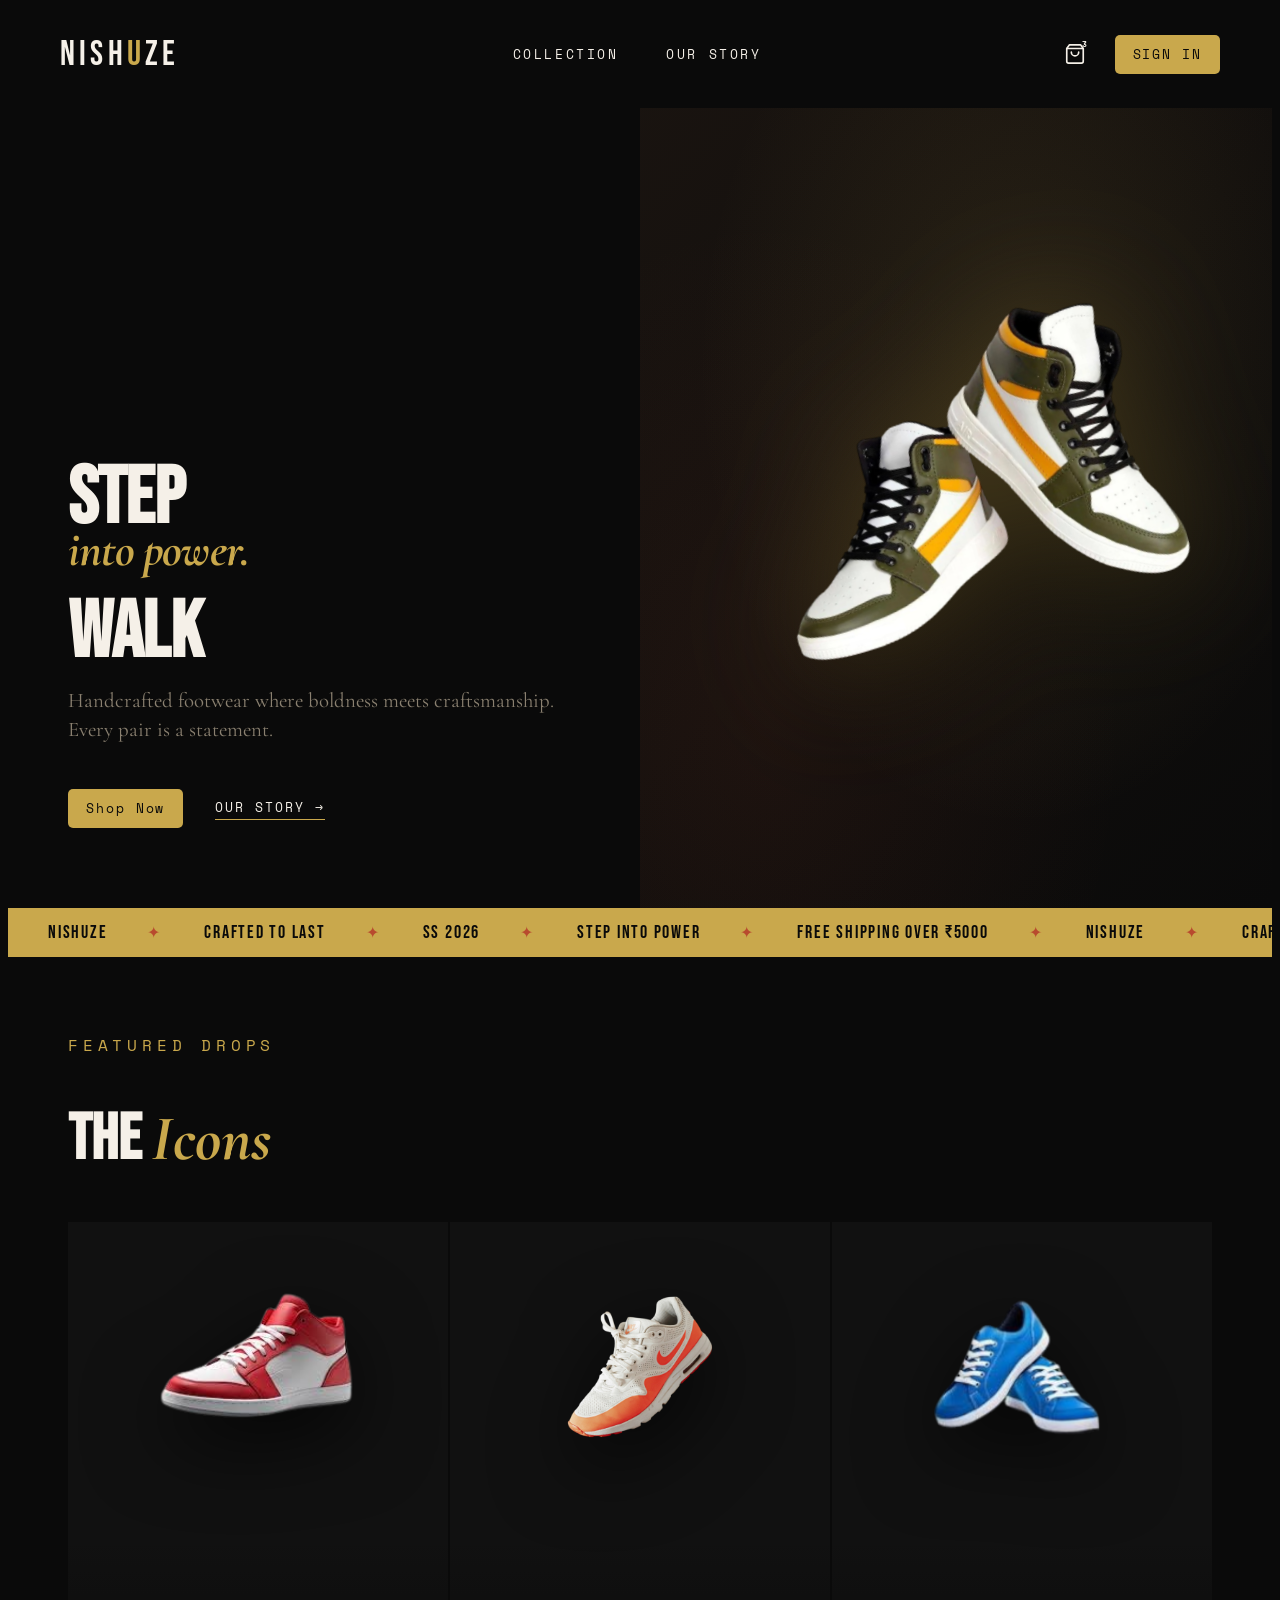
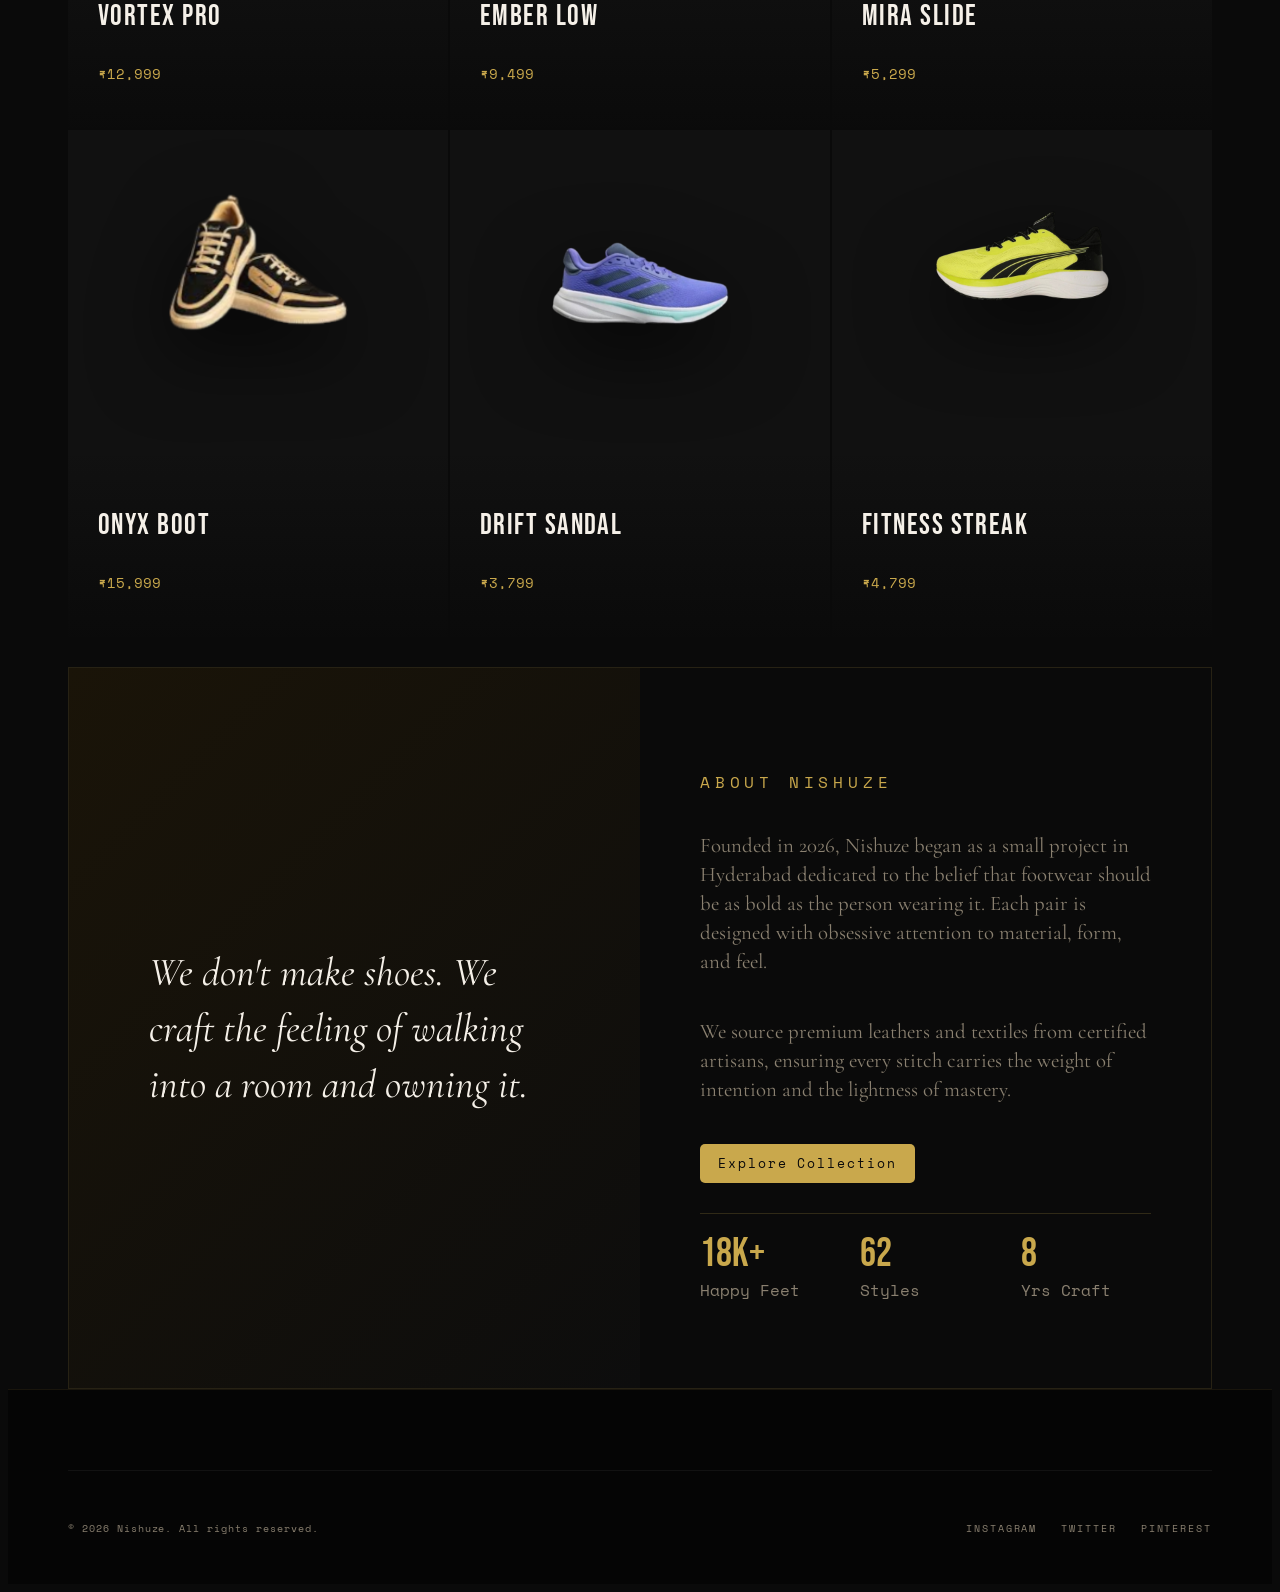
==== index.html @ 9839f98f "Initial commit" ====
<!DOCTYPE html>
<html lang="en">

<head>
    <meta charset="UTF-8" />
    <meta name="viewport" content="width=device-width, initial-scale=1.0" />
    <title>NISHUZE — Step Into Power</title>
    <link
        href="https://fonts.googleapis.com/css2?family=Bebas+Neue&family=Cormorant+Garamond:ital,wght@0,300;0,400;0,600;1,300;1,400&family=Space+Mono:wght@400;700&display=swap"
        rel="stylesheet" />
    <link rel="stylesheet" href="style.css">
</head>

<body>

    <nav>
        <a class="nav-logo">NISH<span>U</span>ZE</a>
        <ul class="nav-links">
            <li><a href="collection.html">COLLECTION</a></li>
            <li><a href="index.html#story">OUR STORY</a></li>
        </ul>
        <div class="nav-right">
            <a href="cart.html" class="nav-cart" title="Cart">
        <svg viewBox="0 0 24 24"><path d="M6 2L3 6v14a2 2 0 002 2h14a2 2 0 002-2V6l-3-4z"/><line x1="3" y1="6" x2="21" y2="6"/><path d="M16 10a4 4 0 01-8 0"/></svg>
        <span class="cart-badge">3</span>
      </a>
            <a href="login.html" class="btn">SIGN IN</a>
        </div>
    </nav>

    <section class="hero">
        <div class="hero-left">
            <h1 class="hero-title">
                STEP<br />
                <em>into power.</em>
                WALK
            </h1>
            <p class="subtitle">Handcrafted footwear where boldness meets craftsmanship. Every pair is a statement.</p>
            <div class="hero-actions">
                <a href="collection.html" class="btn">Shop Now</a>
                <a href="index.html#story" class="btn-ghost">OUR STORY →</a>
            </div>
        </div>
        <div class="hero-right">
            <div class="hero-image-bg"></div>
            <div class="hero-shoe-display">
                <div class="shoe-art">
                    <img src="assets/hero.png" alt="Nishuze Shoe">
                </div>
            </div>

        </div>
    </section>

    <div class="marquee-strip">
        <div class="marquee-inner">
            <span class="marquee-item">NISHUZE</span><span class="marquee-dot">✦</span>
            <span class="marquee-item">CRAFTED TO LAST</span><span class="marquee-dot">✦</span>
            <span class="marquee-item">SS 2026</span><span class="marquee-dot">✦</span>
            <span class="marquee-item">STEP INTO POWER</span><span class="marquee-dot">✦</span>
            <span class="marquee-item">FREE SHIPPING OVER ₹5000</span><span class="marquee-dot">✦</span>
            <span class="marquee-item">NISHUZE</span><span class="marquee-dot">✦</span>
            <span class="marquee-item">CRAFTED TO LAST</span><span class="marquee-dot">✦</span>
            <span class="marquee-item">SS 2026</span><span class="marquee-dot">✦</span>
            <span class="marquee-item">STEP INTO POWER</span><span class="marquee-dot">✦</span>
            <span class="marquee-item">FREE SHIPPING OVER ₹5000</span><span class="marquee-dot">✦</span>
        </div>
    </div>

    <section>
        <div class="section-header">
            <div>
                <p class="section-label">Featured Drops</p>
                <h2 class="section-title">The <em>Icons</em></h2>
            </div>
        </div>
        <div class="products-grid">

            <div class="product-card">
                <div class="product-bg product-bg-1"></div>
                <div class="product-image">
                    <img src="assets/product1.png" alt="Vortex Pro">
                </div>
                <div class="product-info">
                    <p class="product-name">Vortex Pro</p>
                    <p class="product-price">₹12,999</p>
                </div>
            </div>

            <div class="product-card">
                <div class="product-bg product-bg-2"></div>
                <div class="product-image">
                    <img src="assets/product2.png" alt="Ember Low">
                </div>
                <div class="product-info">
                    <p class="product-name">Ember Low</p>
                    <p class="product-price">₹9,499</p>
                </div>
            </div>

            <div class="product-card">
                <div class="product-bg product-bg-3"></div>
                <div class="product-image">
                    <img src="assets/product3.png" alt="Mira Slide">
                </div>
                <div class="product-info">
                    <p class="product-name">Mira Slide</p>
                    <p class="product-price">₹5,299</p>
                </div>
            </div>

            <div class="product-card">
                <div class="product-bg product-bg-4"></div>
                <div class="product-image">
                    <img src="assets/product4.png" alt="Onyx Boot">
                </div>
                <div class="product-info">
                    <p class="product-name">Onyx Boot</p>
                    <p class="product-price">₹15,999</p>
                </div>
            </div>

            <div class="product-card">
                <div class="product-bg product-bg-5"></div>
                <div class="product-image">
                    <img src="assets/product5.png" alt="Drift Sandal">
                </div>
                <div class="product-info">
                    <p class="product-name">Drift Sandal</p>
                    <p class="product-price">₹3,799</p>
                </div>
            </div>

            <div class="product-card">
                <div class="product-image">
                    <img src="assets/product6.png" alt="Drift Sandal">
                </div>
                <div class="product-info">
                    <p class="product-name">Fitness Streak</p>
                    <p class="product-price">₹4,799</p>
                </div>
            </div>

        </div>
    </section>

    <!-- STORY SECTION -->
    <section id="story">
        <div class="story-section">
            <div class="story-left">
                <p class="big-quote">We don't make shoes. We craft the feeling of walking into a room and owning it.</p>
            </div>
            <div class="story-right">
                <p class="section-label">About Nishuze</p>
                <p class="subtitle">Founded in 2026, Nishuze began as a small project in Hyderabad dedicated to the
                    belief that footwear should be as bold as the person wearing it. Each pair is designed with
                    obsessive attention to material, form, and feel.</p>
                <p class="subtitle">We source premium leathers and textiles from certified artisans, ensuring every
                    stitch carries the weight of intention and the lightness of mastery.</p>
                <a href="collection.html" class="btn" style="width:fit-content;margin-top:20px;">Explore
                    Collection</a>
                <div class="story-stats">
                    <div>
                        <div class="stat-num">18K+</div>
                        <div class="stat-label">Happy Feet</div>
                    </div>
                    <div>
                        <div class="stat-num">62</div>
                        <div class="stat-label">Styles</div>
                    </div>
                    <div>
                        <div class="stat-num">8</div>
                        <div class="stat-label">Yrs Craft</div>
                    </div>
                </div>
            </div>
        </div>
    </section>

    <!-- FOOTER -->
    <footer>
        <div class="footer-bottom">
            <p class="footer-copy">© 2026 Nishuze. All rights reserved.</p>
            <div class="footer-social">
                <a href="#">Instagram</a>
                <a href="#">Twitter</a>
                <a href="#">Pinterest</a>
            </div>
        </div>
    </footer>
</body>

</html>
---- style.css ----
html {
  scroll-behavior: smooth;
}

body {
  background: #0a0a0a;
  color: #f5f0e8;
  font-family: "Cormorant Garamond", serif;
}

h1 {
  margin-bottom: 0;
}

nav {
  position: fixed;
  top: 0;
  left: 0;
  right: 0;
  z-index: 100;
  display: flex;
  justify-content: space-between;
  align-items: center;
  padding: 28px 60px;
  background: #0a0a0a;
}

.nav-logo {
  font-family: "Bebas Neue", sans-serif;
  font-size: 2.2rem;
  letter-spacing: 0.12em;
  color: #f5f0e8;
  margin: 0 0;
}

.nav-logo span {
  color: #c9a84c;
}

.nav-links {
  display: flex;
  gap: 48px;
  list-style: none;
}

.nav-links a {
  font-family: "Space Mono", monospace;
  font-size: 0.8rem;
  letter-spacing: 0.2em;
  color: #f5f0e8;
  text-decoration: none;
}

.nav-links a:hover {
  color: #c9a84c;
}

.nav-right {
  display: flex;
  align-items: center;
  gap: 20px;
}
.nav-cart {
  position: relative;
  display: flex;
  align-items: center;
  justify-content: center;
  width: 40px;
  height: 40px;
  color: var(--gold);
  text-decoration: none;
}
.nav-cart svg {
  width: 22px;
  height: 22px;
  stroke: currentColor;
  fill: none;
  stroke-width: 1.8;
  stroke-linecap: round;
  stroke-linejoin: round;
}

.cart-badge {
  position: absolute;
  top: 2px;
  right: 2px;
  width: 16px;
  height: 16px;
  background: var(--gold);
  color: var(--black);
  border-radius: 50%;
  font-family: "Space Mono", monospace;
  font-size: 0.5rem;
  font-weight: 700;
  display: flex;
  align-items: center;
  justify-content: center;
}

.btn {
  font-family: "Space Mono", monospace;
  font-size: 0.8rem;
  letter-spacing: 0.15em;
  color: #0a0a0a;
  background: #c9a84c;
  text-decoration: none;
  padding: 10px 18px;
  border-radius: 5px;
}

.btn:hover {
  background: #f5f0e8;
}

/* HERO */
.hero {
  min-height: 100vh;
  display: grid;
  grid-template-columns: 1fr 1fr;
}

.hero-left {
  display: flex;
  flex-direction: column;
  justify-content: flex-end;
  padding: 0 60px 80px;
}

.hero-title {
  font-family: "Bebas Neue", sans-serif;
  font-size: 5rem;
  line-height: 0.8;
  letter-spacing: -0.01em;
  opacity: 0;
  animation: fadeUp 0.8s 0.5s forwards;
  padding-top: 2rem;
}

.hero-title em {
  font-family: "Cormorant Garamond", serif;
  font-size: 0.6em;
  color: #c9a84c;
  display: block;
  margin-bottom: 2rem;
}

.hero-actions {
  display: flex;
  align-items: center;
  gap: 32px;
  margin-top: 25px;
}

.btn-ghost {
  font-family: "Space Mono", monospace;
  font-size: 0.8rem;
  letter-spacing: 0.15em;
  color: #f5f0e8;
  text-decoration: none;
  border-bottom: 1px solid #c9a84c;
  padding-bottom: 2px;
  transition: color 0.3s;
}

.btn-ghost:hover {
  color: #c9a84c;
}

.hero-right {
  position: relative;
  overflow: hidden;
}

.hero-image-bg {
  position: absolute;
  inset: 0;
  background:
    radial-gradient(
      ellipse at 60% 40%,
      rgba(201, 168, 76, 0.12) 0%,
      transparent 60%
    ),
    radial-gradient(
      ellipse at 20% 80%,
      rgba(184, 74, 46, 0.08) 0%,
      transparent 50%
    ),
    linear-gradient(135deg, #1a1410 0%, #0a0a0a 100%);
}

.hero-shoe-display {
  position: absolute;
  inset: 0;
  display: flex;
  align-items: center;
  justify-content: center;
  padding-top: 50px;
}

.shoe-art {
  width: 520px;
  height: 520px;
  display: flex;
  align-items: center;
  justify-content: center;
}

.shoe-art img {
  width: 420px;
  display: block;
  transform: rotate(-15deg);
  filter: drop-shadow(0 0 60px rgba(201, 168, 76, 0.3))
    drop-shadow(0 30px 60px rgba(0, 0, 0, 0.8));
  animation: float 2s ease-in-out infinite;
}

/* MARQUEE */
.marquee-strip {
  background: #c9a84c;
  padding: 14px 0;
  overflow: hidden;
  white-space: nowrap;
}

.marquee-inner {
  animation: marquee 18s linear infinite;
}

.marquee-item {
  font-family: "Bebas Neue", sans-serif;
  font-size: 1.1rem;
  letter-spacing: 0.1em;
  color: #0a0a0a;
  padding: 0 40px;
}

.marquee-dot {
  color: #b84a2e;
}

/* COLLECTION SECTION */
.section-header {
  padding: 60px 60px;
  padding-bottom: 0px;
  display: flex;
  justify-content: space-between;
  align-items: flex-end;
}

.section-label {
  font-family: "Space Mono", monospace;
  font-size: 1rem;
  letter-spacing: 0.3em;
  text-transform: uppercase;
  color: #c9a84c;
  margin-bottom: 16px;
}

.section-title {
  font-family: "Bebas Neue", sans-serif;
  font-size: clamp(3rem, 5vw, 5.5rem);
  line-height: 0.9;
  color: #f5f0e8;
}

.section-title em {
  font-family: "Cormorant Garamond", serif;
  font-style: italic;
  color: #c9a84c;
}

/* PRODUCT GRID */
.products-grid {
  display: grid;
  grid-template-columns: repeat(3, 1fr);
  gap: 2px;
  padding: 0 60px 30px;
}

.product-card {
  position: relative;
  overflow: hidden;
  background: #111;
  aspect-ratio: 3/4;
}

.product-bg {
  position: absolute;
  inset: 0;
  z-index: 0;
}

.product-image {
  position: absolute;
  top: 30%;
  left: 50%;
  transform: translate(-50%, -55%);
  z-index: 1;
  transition: transform 0.5s ease;
}

.product-image img {
  width: 180px;
  display: block;
  filter: drop-shadow(0 25px 40px rgba(0, 0, 0, 0.7));
}

.product-card:first-child .product-image img {
  width: 240px;
}

.product-card:hover .product-image {
  transform: translate(-50%, -60%) scale(1.05) rotate(-5deg);
}

.product-info {
  position: absolute;
  bottom: 0;
  left: 0;
  right: 0;
  padding: 30px;
  background: linear-gradient(
    to top,
    rgba(10, 10, 10, 0.95) 0%,
    transparent 100%
  );
  transform: translateY(0);
}

.product-name {
  font-family: "Bebas Neue", sans-serif;
  font-size: 1.8rem;
  letter-spacing: 0.05em;
  color: #f5f0e8;
}

.product-price {
  font-family: "Space Mono", monospace;
  font-size: 0.9rem;
  color: #c9a84c;
}

.story-section {
  display: grid;
  grid-template-columns: 1fr 1fr;
  min-height: 80vh;
  margin: 0 60px;
  border: 1px solid rgba(201, 168, 76, 0.15);
  overflow: hidden;
  position: relative;
}

.story-left {
  background: linear-gradient(135deg, #1a1408 0%, #0d0d0d 100%);
  display: flex;
  align-items: center;
  justify-content: center;
  padding: 80px;
  position: relative;
}

.big-quote {
  font-family: "Cormorant Garamond", serif;
  font-style: italic;
  font-size: 2.5rem;
  line-height: 1.4;
  color: #f5f0e8;
}

.story-right {
  padding: 30px 60px;
  display: flex;
  flex-direction: column;
  justify-content: center;
}

.subtitle {
  font-size: 1.3rem;
  font-weight: 400;
  line-height: 1.4;
  color: #8a8070;
  margin-bottom: 20px;
}

.story-stats {
  display: grid;
  grid-template-columns: repeat(3, 1fr);
  gap: 30px;
  margin-top: 30px;
  padding-top: 20px;
  border-top: 1px solid rgba(201, 168, 76, 0.2);
}

.stat-num {
  font-family: "Bebas Neue", sans-serif;
  font-size: 2.5rem;
  color: #c9a84c;
  line-height: 1;
}

.stat-label {
  font-family: "Space Mono", monospace;
  font-size: 1rem;
  color: #8a8070;
  margin-top: 4px;
}

footer {
  background: #050505;
  border-top: 1px solid rgba(201, 168, 76, 0.1);
  padding: 80px 60px 40px;
}

.footer-bottom {
  display: flex;
  justify-content: space-between;
  align-items: center;
  padding-top: 40px;
  border-top: 1px solid rgba(255, 255, 255, 0.05);
}

.footer-copy {
  font-family: "Space Mono", monospace;
  font-size: 0.6rem;
  color: #8a8070;
  letter-spacing: 0.1em;
}

.footer-social {
  display: flex;
  gap: 24px;
}

.footer-social a {
  font-family: "Space Mono", monospace;
  font-size: 0.6rem;
  letter-spacing: 0.2em;
  text-transform: uppercase;
  color: #8a8070;
  text-decoration: none;
  transition: color 0.3s;
}

.footer-social a:hover {
  color: #c9a84c;
}

/* ANIMATIONS */
@keyframes fadeUp {
  from {
    opacity: 0;
    transform: translateY(30px);
  }

  to {
    opacity: 1;
    transform: translateY(0);
  }
}

@keyframes float {
  0%,
  50% {
    transform: rotate(-15deg) translateY(0);
  }

  50% {
    transform: rotate(-15deg) translateY(-16px);
  }
}

@keyframes marquee {
  from {
    transform: translateX(0);
  }

  to {
    transform: translateX(-50%);
  }
}
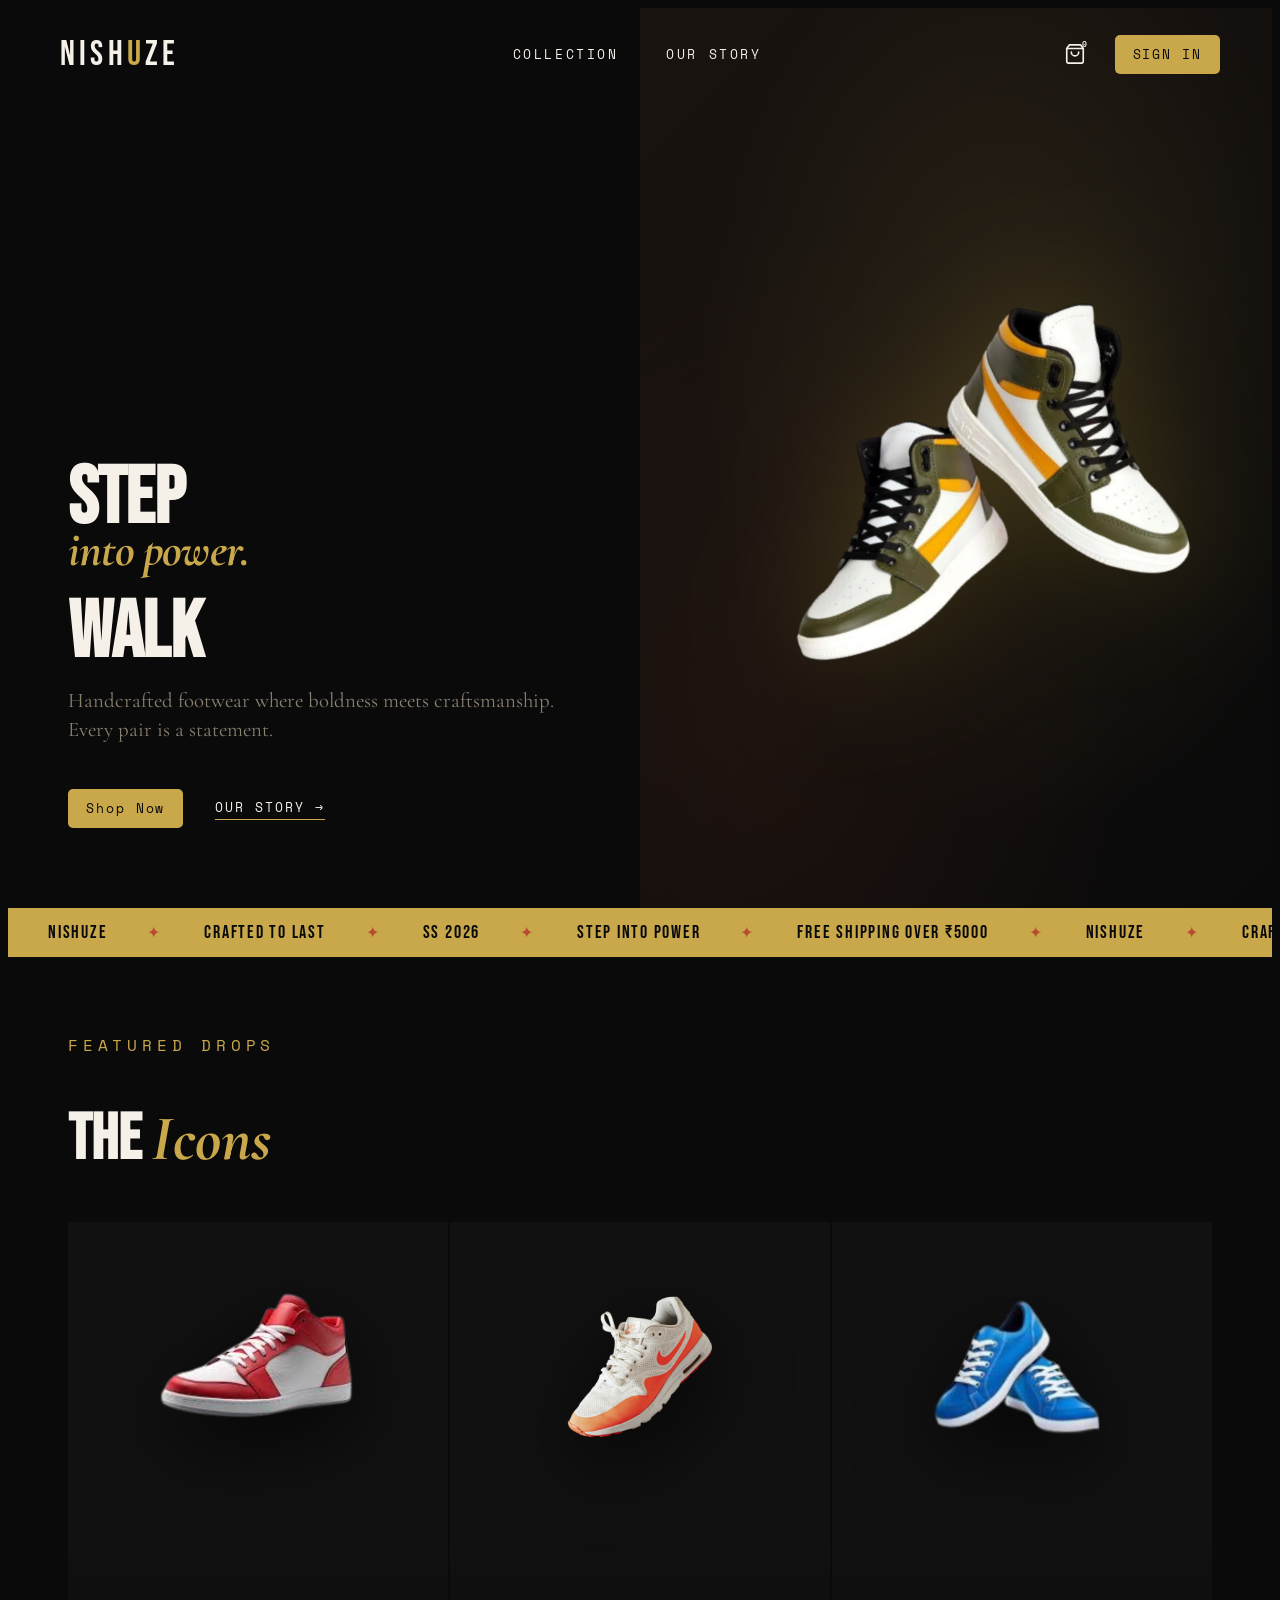
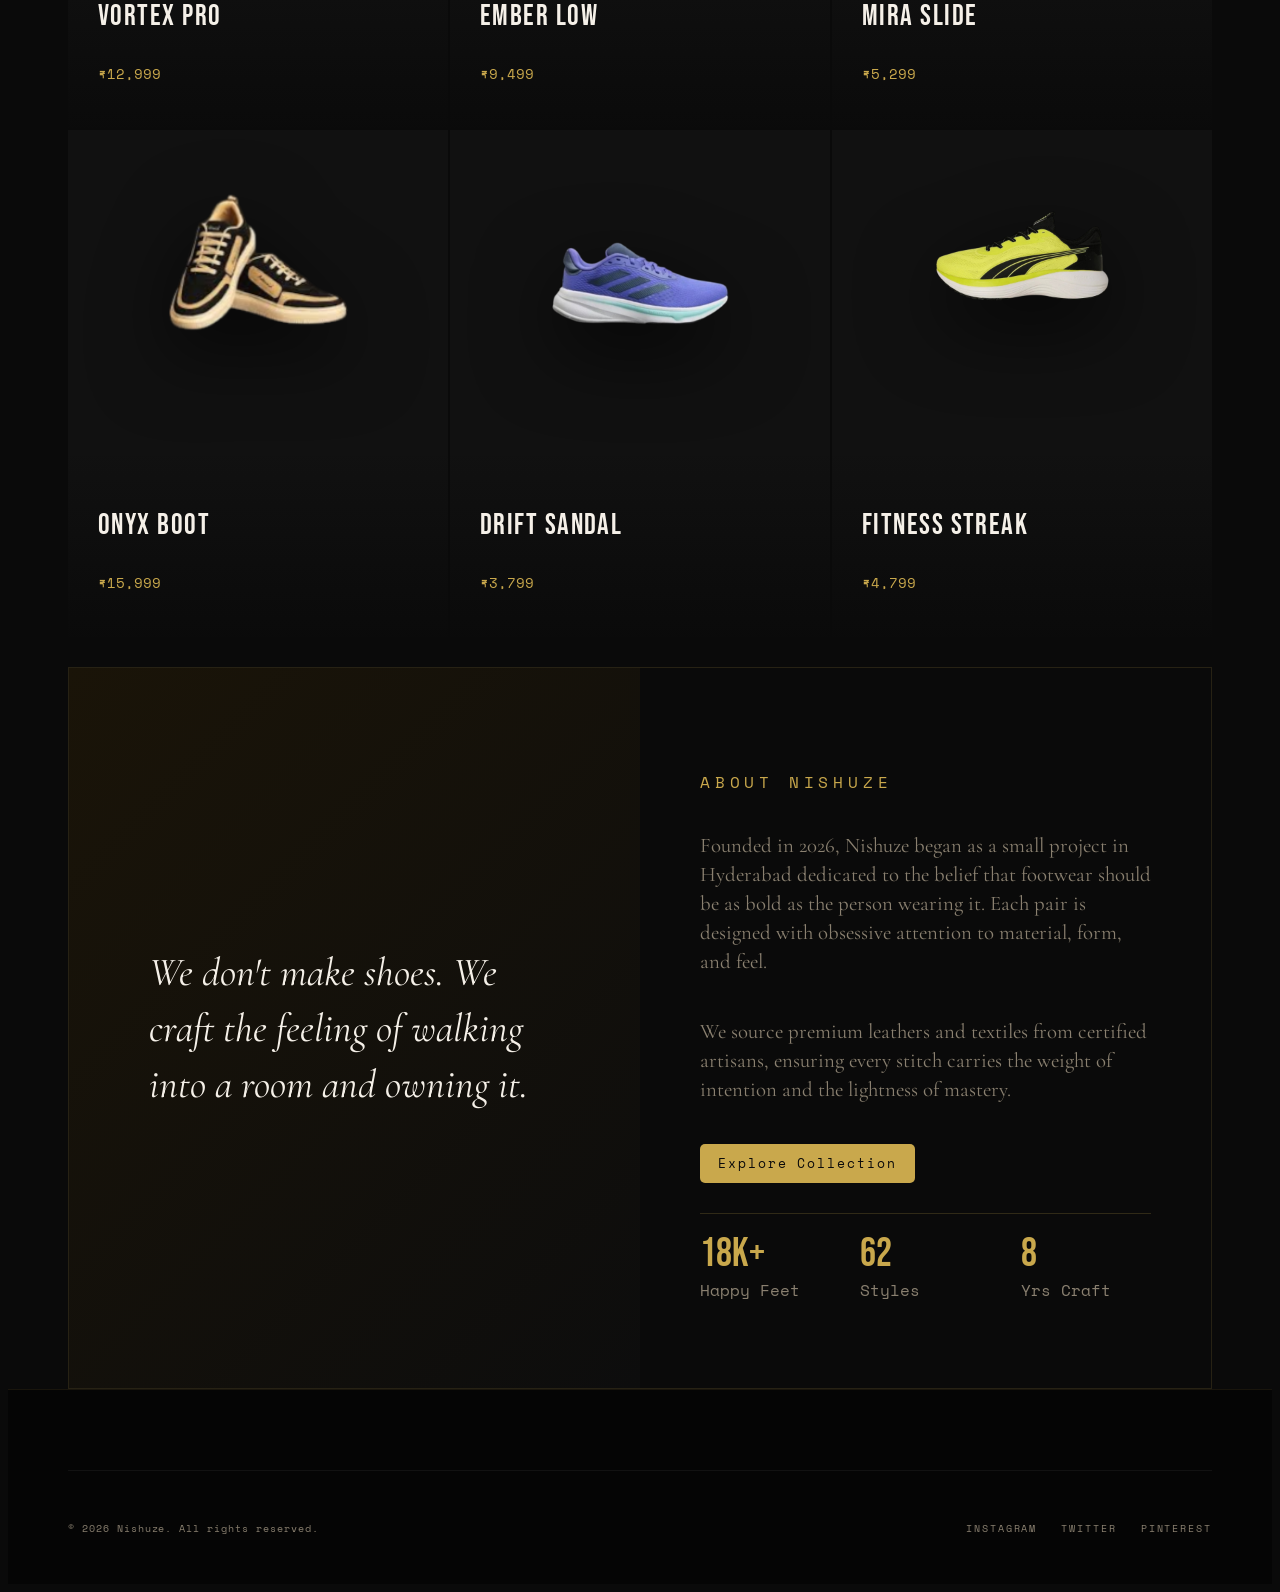
==== commit 540af91a: "Added javascript" ====
--- a/index.html
+++ b/index.html
@@ -10,6 +10,8 @@
         rel="stylesheet" />
     <link rel="stylesheet" href="style.css">
 </head>
+
+<script src="script.js"></script>
 
 <body>
 
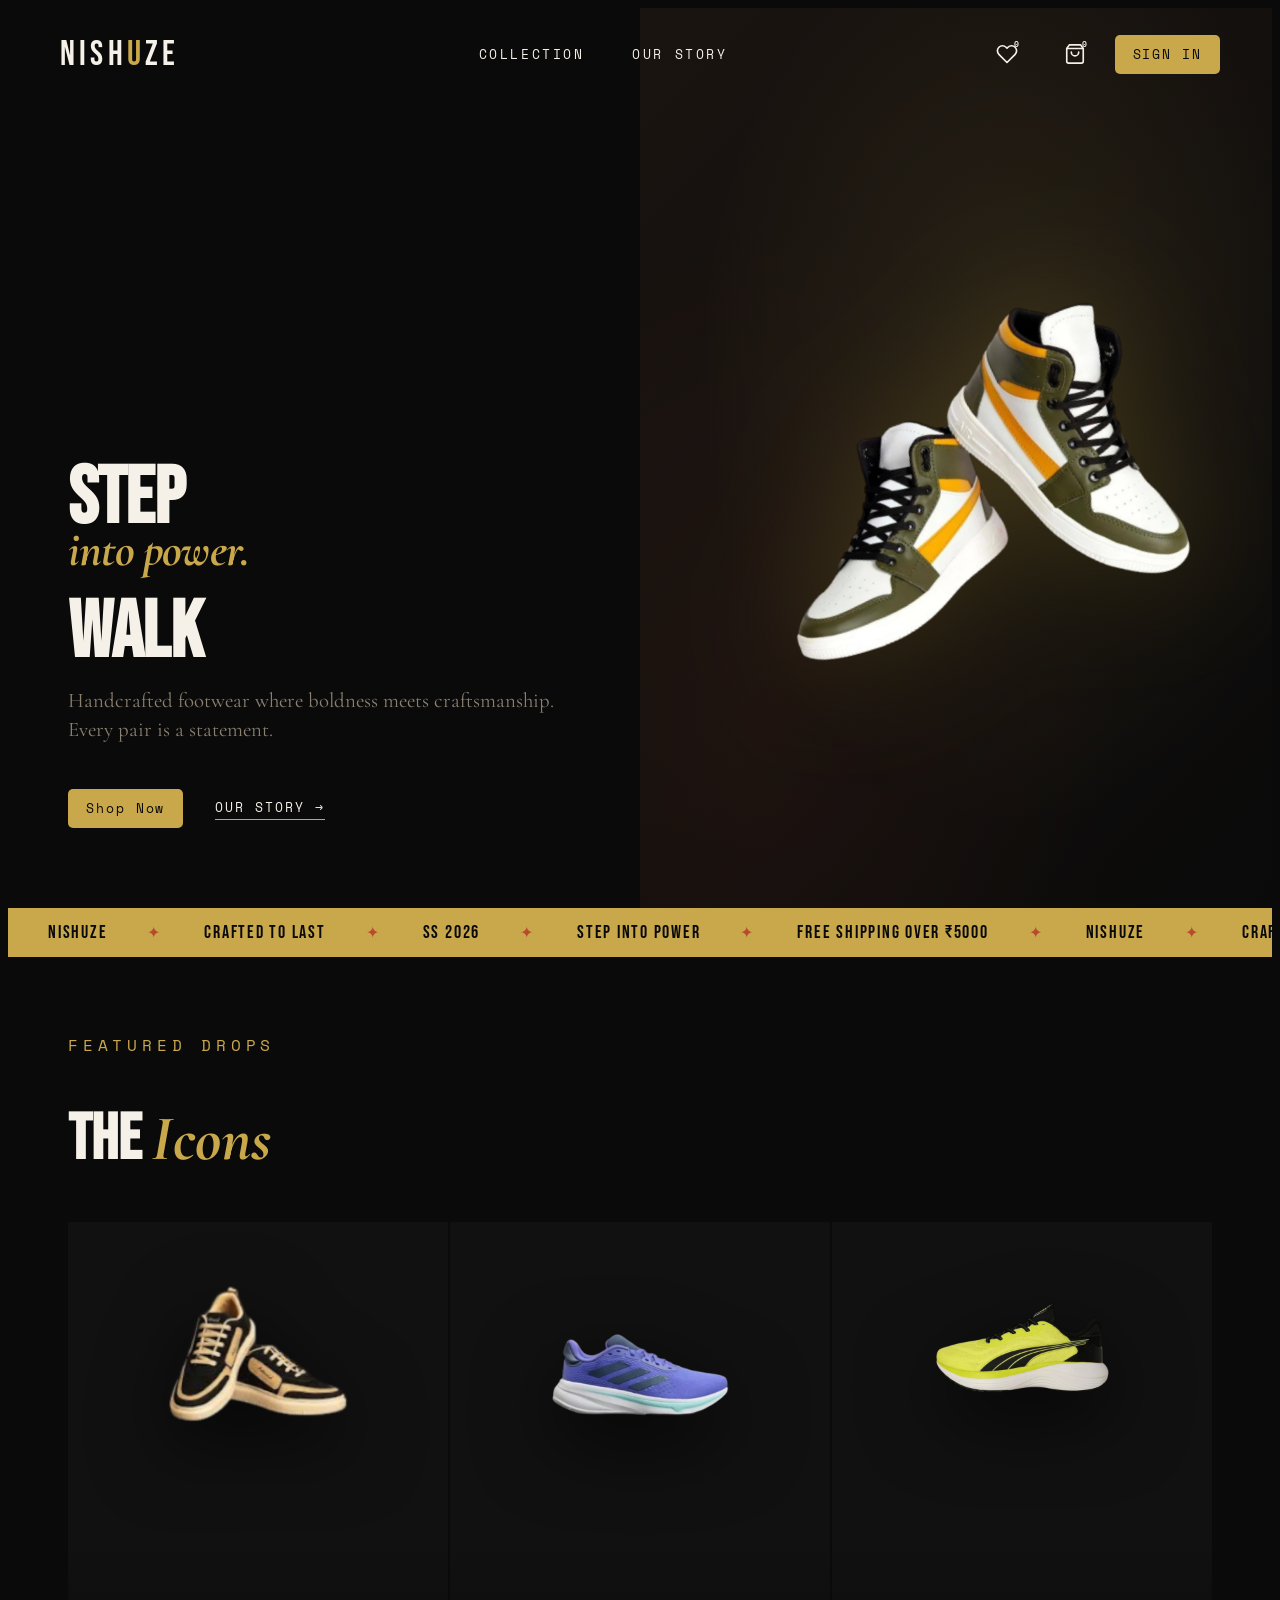
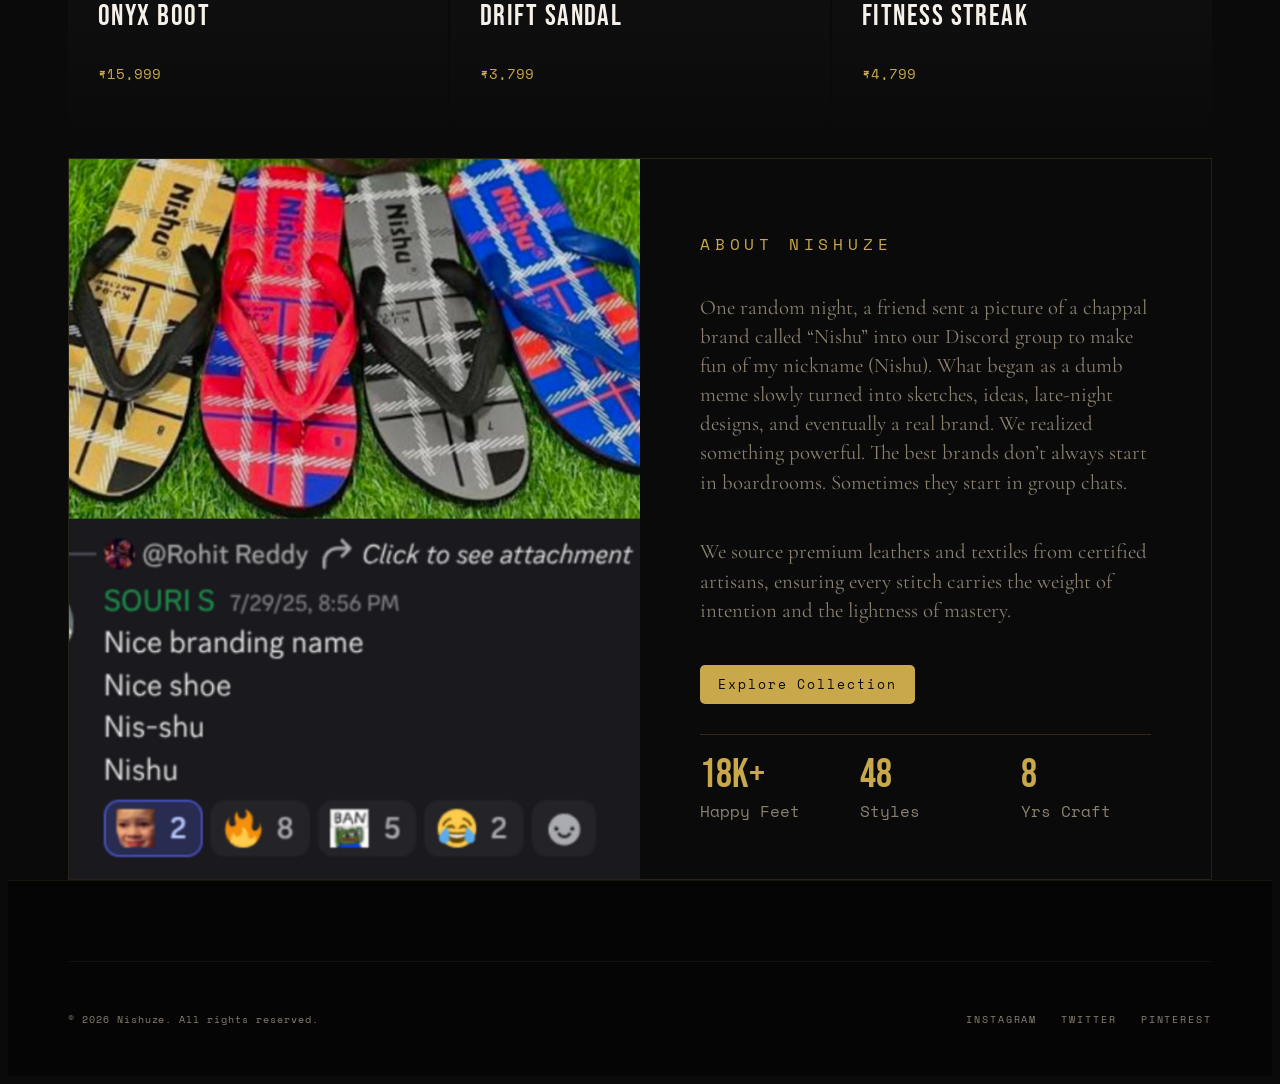
==== commit 45b3a218: "Code refactor" ====
--- a/index.html
+++ b/index.html
@@ -8,10 +8,10 @@
     <link
         href="https://fonts.googleapis.com/css2?family=Bebas+Neue&family=Cormorant+Garamond:ital,wght@0,300;0,400;0,600;1,300;1,400&family=Space+Mono:wght@400;700&display=swap"
         rel="stylesheet" />
-    <link rel="stylesheet" href="style.css">
+    <link rel="stylesheet" href="css/style.css">
+    <script src="js/storage.js"></script>
+    <script src="js/index.js"></script>
 </head>
-
-<script src="script.js"></script>
 
 <body>
 
@@ -22,10 +22,21 @@
             <li><a href="index.html#story">OUR STORY</a></li>
         </ul>
         <div class="nav-right">
+            <a href="wishlist.html" class="nav-cart" title="Wishlist" style="margin-right:8px">
+                <svg viewBox="0 0 24 24" style="stroke:currentColor;fill:none;stroke-width:1.8">
+                    <path
+                        d="M20.84 4.61a5.5 5.5 0 00-7.78 0L12 5.67l-1.06-1.06a5.5 5.5 0 00-7.78 7.78l1.06 1.06L12 21.23l7.78-7.78 1.06-1.06a5.5 5.5 0 000-7.78z" />
+                </svg>
+                <span class="cart-badge" id="wish-badge">0</span>
+            </a>
             <a href="cart.html" class="nav-cart" title="Cart">
-        <svg viewBox="0 0 24 24"><path d="M6 2L3 6v14a2 2 0 002 2h14a2 2 0 002-2V6l-3-4z"/><line x1="3" y1="6" x2="21" y2="6"/><path d="M16 10a4 4 0 01-8 0"/></svg>
-        <span class="cart-badge">3</span>
-      </a>
+                <svg viewBox="0 0 24 24">
+                    <path d="M6 2L3 6v14a2 2 0 002 2h14a2 2 0 002-2V6l-3-4z" />
+                    <line x1="3" y1="6" x2="21" y2="6" />
+                    <path d="M16 10a4 4 0 01-8 0" />
+                </svg>
+                <span class="cart-badge" id="cart-badge">0</span>
+            </a>
             <a href="login.html" class="btn">SIGN IN</a>
         </div>
     </nav>
@@ -77,86 +88,44 @@
             </div>
         </div>
         <div class="products-grid">
-
-            <div class="product-card">
-                <div class="product-bg product-bg-1"></div>
-                <div class="product-image">
-                    <img src="assets/product1.png" alt="Vortex Pro">
-                </div>
-                <div class="product-info">
-                    <p class="product-name">Vortex Pro</p>
-                    <p class="product-price">₹12,999</p>
-                </div>
-            </div>
-
-            <div class="product-card">
-                <div class="product-bg product-bg-2"></div>
-                <div class="product-image">
-                    <img src="assets/product2.png" alt="Ember Low">
-                </div>
-                <div class="product-info">
-                    <p class="product-name">Ember Low</p>
-                    <p class="product-price">₹9,499</p>
-                </div>
-            </div>
-
-            <div class="product-card">
-                <div class="product-bg product-bg-3"></div>
-                <div class="product-image">
-                    <img src="assets/product3.png" alt="Mira Slide">
-                </div>
-                <div class="product-info">
-                    <p class="product-name">Mira Slide</p>
-                    <p class="product-price">₹5,299</p>
-                </div>
-            </div>
-
-            <div class="product-card">
+            <div class="product-card" onclick="location.href='product.html?id=4'">
                 <div class="product-bg product-bg-4"></div>
-                <div class="product-image">
-                    <img src="assets/product4.png" alt="Onyx Boot">
-                </div>
+                <div class="product-image"><img src="assets/product4.png" alt="Onyx Boot"></div>
                 <div class="product-info">
                     <p class="product-name">Onyx Boot</p>
                     <p class="product-price">₹15,999</p>
                 </div>
             </div>
-
-            <div class="product-card">
+            <div class="product-card" onclick="location.href='product.html?id=5'">
                 <div class="product-bg product-bg-5"></div>
-                <div class="product-image">
-                    <img src="assets/product5.png" alt="Drift Sandal">
-                </div>
+                <div class="product-image"><img src="assets/product5.png" alt="Drift Sandal"></div>
                 <div class="product-info">
                     <p class="product-name">Drift Sandal</p>
                     <p class="product-price">₹3,799</p>
                 </div>
             </div>
-
-            <div class="product-card">
-                <div class="product-image">
-                    <img src="assets/product6.png" alt="Drift Sandal">
-                </div>
+            <div class="product-card" onclick="location.href='product.html?id=6'">
+                <div class="product-image"><img src="assets/product6.png" alt="Fitness Streak"></div>
                 <div class="product-info">
                     <p class="product-name">Fitness Streak</p>
                     <p class="product-price">₹4,799</p>
                 </div>
             </div>
-
         </div>
     </section>
 
-    <!-- STORY SECTION -->
     <section id="story">
         <div class="story-section">
             <div class="story-left">
-                <p class="big-quote">We don't make shoes. We craft the feeling of walking into a room and owning it.</p>
+                <img src="assets/story.jpg"
+                    alt="We don't make shoes. We craft the feeling of walking into a room and owning it.">
             </div>
             <div class="story-right">
                 <p class="section-label">About Nishuze</p>
-                <p class="subtitle">Founded in 2026, Nishuze began as a small project in Hyderabad dedicated to the
-                    belief that footwear should be as bold as the person wearing it. Each pair is designed with
-                    obsessive attention to material, form, and feel.</p>
+                <p class="subtitle">One random night, a friend sent a picture of a chappal brand called “Nishu” into our
+                    Discord group to make fun of my nickname (Nishu). What began as a dumb meme slowly turned into
+                    sketches, ideas, late-night designs, and eventually a real brand. We realized something powerful.
+                    The best brands don’t always start in boardrooms. Sometimes they start in group chats.</p>
                 <p class="subtitle">We source premium leathers and textiles from certified artisans, ensuring every
                     stitch carries the weight of intention and the lightness of mastery.</p>
                 <a href="collection.html" class="btn" style="width:fit-content;margin-top:20px;">Explore
@@ -179,7 +148,6 @@
         </div>
     </section>
 
-    <!-- FOOTER -->
     <footer>
         <div class="footer-bottom">
             <p class="footer-copy">© 2026 Nishuze. All rights reserved.</p>
--- a/css/style.css
+++ b/css/style.css
@@ -0,0 +1,478 @@
+html {
+  scroll-behavior: smooth;
+}
+
+body {
+  background: #0a0a0a;
+  color: #f5f0e8;
+  font-family: "Cormorant Garamond", serif;
+}
+
+h1 {
+  margin-bottom: 0;
+}
+
+nav {
+  position: fixed;
+  top: 0;
+  left: 0;
+  right: 0;
+  z-index: 100;
+  display: flex;
+  justify-content: space-between;
+  align-items: center;
+  padding: 28px 60px;
+  background: #0a0a0a;
+}
+
+.nav-logo {
+  font-family: "Bebas Neue", sans-serif;
+  font-size: 2.2rem;
+  letter-spacing: 0.12em;
+  color: #f5f0e8;
+  margin: 0 0;
+}
+
+.nav-logo span {
+  color: #c9a84c;
+}
+
+.nav-links {
+  display: flex;
+  gap: 48px;
+  list-style: none;
+}
+
+.nav-links a {
+  font-family: "Space Mono", monospace;
+  font-size: 0.8rem;
+  letter-spacing: 0.2em;
+  color: #f5f0e8;
+  text-decoration: none;
+}
+
+.nav-links a:hover {
+  color: #c9a84c;
+}
+
+.nav-right {
+  display: flex;
+  align-items: center;
+  gap: 20px;
+}
+.nav-cart {
+  position: relative;
+  display: flex;
+  align-items: center;
+  justify-content: center;
+  width: 40px;
+  height: 40px;
+  color: var(--gold);
+  text-decoration: none;
+}
+.nav-cart svg {
+  width: 22px;
+  height: 22px;
+  stroke: currentColor;
+  fill: none;
+  stroke-width: 1.8;
+  stroke-linecap: round;
+  stroke-linejoin: round;
+}
+
+.cart-badge {
+  position: absolute;
+  top: 2px;
+  right: 2px;
+  width: 16px;
+  height: 16px;
+  background: var(--gold);
+  color: var(--black);
+  border-radius: 50%;
+  font-family: "Space Mono", monospace;
+  font-size: 0.5rem;
+  font-weight: 700;
+  display: flex;
+  align-items: center;
+  justify-content: center;
+}
+
+.btn {
+  font-family: "Space Mono", monospace;
+  font-size: 0.8rem;
+  letter-spacing: 0.15em;
+  color: #0a0a0a;
+  background: #c9a84c;
+  text-decoration: none;
+  padding: 10px 18px;
+  border-radius: 5px;
+}
+
+.btn:hover {
+  background: #f5f0e8;
+}
+
+/* HERO */
+.hero {
+  min-height: 100vh;
+  display: grid;
+  grid-template-columns: 1fr 1fr;
+}
+
+.hero-left {
+  display: flex;
+  flex-direction: column;
+  justify-content: flex-end;
+  padding: 0 60px 80px;
+}
+
+.hero-title {
+  font-family: "Bebas Neue", sans-serif;
+  font-size: 5rem;
+  line-height: 0.8;
+  letter-spacing: -0.01em;
+  opacity: 0;
+  animation: fadeUp 0.8s 0.5s forwards;
+  padding-top: 2rem;
+}
+
+.hero-title em {
+  font-family: "Cormorant Garamond", serif;
+  font-size: 0.6em;
+  color: #c9a84c;
+  display: block;
+  margin-bottom: 2rem;
+}
+
+.hero-actions {
+  display: flex;
+  align-items: center;
+  gap: 32px;
+  margin-top: 25px;
+}
+
+.btn-ghost {
+  font-family: "Space Mono", monospace;
+  font-size: 0.8rem;
+  letter-spacing: 0.15em;
+  color: #f5f0e8;
+  text-decoration: none;
+  border-bottom: 1px solid #c9a84c;
+  padding-bottom: 2px;
+  transition: color 0.3s;
+}
+
+.btn-ghost:hover {
+  color: #c9a84c;
+}
+
+.hero-right {
+  position: relative;
+  overflow: hidden;
+}
+
+.hero-image-bg {
+  position: absolute;
+  inset: 0;
+  background:
+    radial-gradient(
+      ellipse at 60% 40%,
+      rgba(201, 168, 76, 0.12) 0%,
+      transparent 60%
+    ),
+    radial-gradient(
+      ellipse at 20% 80%,
+      rgba(184, 74, 46, 0.08) 0%,
+      transparent 50%
+    ),
+    linear-gradient(135deg, #1a1410 0%, #0a0a0a 100%);
+}
+
+.hero-shoe-display {
+  position: absolute;
+  inset: 0;
+  display: flex;
+  align-items: center;
+  justify-content: center;
+  padding-top: 50px;
+}
+
+.shoe-art {
+  width: 520px;
+  height: 520px;
+  display: flex;
+  align-items: center;
+  justify-content: center;
+}
+
+.shoe-art img {
+  width: 420px;
+  display: block;
+  transform: rotate(-15deg);
+  filter: drop-shadow(0 0 60px rgba(201, 168, 76, 0.3))
+    drop-shadow(0 30px 60px rgba(0, 0, 0, 0.8));
+  animation: float 2s ease-in-out infinite;
+}
+
+/* MARQUEE */
+.marquee-strip {
+  background: #c9a84c;
+  padding: 14px 0;
+  overflow: hidden;
+  white-space: nowrap;
+}
+
+.marquee-inner {
+  animation: marquee 18s linear infinite;
+}
+
+.marquee-item {
+  font-family: "Bebas Neue", sans-serif;
+  font-size: 1.1rem;
+  letter-spacing: 0.1em;
+  color: #0a0a0a;
+  padding: 0 40px;
+}
+
+.marquee-dot {
+  color: #b84a2e;
+}
+
+/* COLLECTION SECTION */
+.section-header {
+  padding: 60px 60px;
+  padding-bottom: 0px;
+  display: flex;
+  justify-content: space-between;
+  align-items: flex-end;
+}
+
+.section-label {
+  font-family: "Space Mono", monospace;
+  font-size: 1rem;
+  letter-spacing: 0.3em;
+  text-transform: uppercase;
+  color: #c9a84c;
+  margin-bottom: 16px;
+}
+
+.section-title {
+  font-family: "Bebas Neue", sans-serif;
+  font-size: clamp(3rem, 5vw, 5.5rem);
+  line-height: 0.9;
+  color: #f5f0e8;
+}
+
+.section-title em {
+  font-family: "Cormorant Garamond", serif;
+  font-style: italic;
+  color: #c9a84c;
+}
+
+/* PRODUCT GRID */
+.products-grid {
+  display: grid;
+  grid-template-columns: repeat(3, 1fr);
+  gap: 2px;
+  padding: 0 60px 30px;
+}
+
+.product-card {
+  position: relative;
+  overflow: hidden;
+  background: #111;
+  aspect-ratio: 3/4;
+  cursor: pointer;
+}
+
+.product-bg {
+  position: absolute;
+  inset: 0;
+  z-index: 0;
+}
+
+.product-image {
+  position: absolute;
+  top: 30%;
+  left: 50%;
+  transform: translate(-50%, -55%);
+  z-index: 1;
+  transition: transform 0.5s ease;
+}
+
+.product-image img {
+  width: 180px;
+  display: block;
+  filter: drop-shadow(0 25px 40px rgba(0, 0, 0, 0.7));
+}
+
+.product-card:hover .product-image {
+  transform: translate(-50%, -60%) scale(1.05) rotate(-5deg);
+}
+
+.product-card:hover .product-name {
+  color: #d4af37;
+}
+
+.product-info {
+  position: absolute;
+  bottom: 0;
+  left: 0;
+  right: 0;
+  padding: 30px;
+  background: linear-gradient(
+    to top,
+    rgba(10, 10, 10, 0.95) 0%,
+    transparent 100%
+  );
+  transform: translateY(0);
+}
+
+.product-name {
+  font-family: "Bebas Neue", sans-serif;
+  font-size: 1.8rem;
+  letter-spacing: 0.05em;
+  color: #f5f0e8;
+}
+
+.product-price {
+  font-family: "Space Mono", monospace;
+  font-size: 0.9rem;
+  color: #c9a84c;
+}
+
+.story-section {
+  display: grid;
+  grid-template-columns: 1fr 1fr;
+  min-height: 80vh;
+  margin: 0 60px;
+  border: 1px solid rgba(201, 168, 76, 0.15);
+  overflow: hidden;
+  position: relative;
+}
+
+.story-left {
+  display: flex;
+  align-items: center;
+  justify-content: center;
+  overflow: hidden;
+}
+
+.story-left img {
+  width: 100%;
+  height: 100%;
+  object-fit: cover; /* fills area without distortion */
+  display: block;
+}
+
+.story-right {
+  padding: 30px 60px;
+  display: flex;
+  flex-direction: column;
+  justify-content: center;
+}
+
+.subtitle {
+  font-size: 1.3rem;
+  font-weight: 400;
+  line-height: 1.4;
+  color: #8a8070;
+  margin-bottom: 20px;
+}
+
+.story-stats {
+  display: grid;
+  grid-template-columns: repeat(3, 1fr);
+  gap: 30px;
+  margin-top: 30px;
+  padding-top: 20px;
+  border-top: 1px solid rgba(201, 168, 76, 0.2);
+}
+
+.stat-num {
+  font-family: "Bebas Neue", sans-serif;
+  font-size: 2.5rem;
+  color: #c9a84c;
+  line-height: 1;
+}
+
+.stat-label {
+  font-family: "Space Mono", monospace;
+  font-size: 1rem;
+  color: #8a8070;
+  margin-top: 4px;
+}
+
+footer {
+  background: #050505;
+  border-top: 1px solid rgba(201, 168, 76, 0.1);
+  padding: 80px 60px 40px;
+}
+
+.footer-bottom {
+  display: flex;
+  justify-content: space-between;
+  align-items: center;
+  padding-top: 40px;
+  border-top: 1px solid rgba(255, 255, 255, 0.05);
+}
+
+.footer-copy {
+  font-family: "Space Mono", monospace;
+  font-size: 0.6rem;
+  color: #8a8070;
+  letter-spacing: 0.1em;
+}
+
+.footer-social {
+  display: flex;
+  gap: 24px;
+}
+
+.footer-social a {
+  font-family: "Space Mono", monospace;
+  font-size: 0.6rem;
+  letter-spacing: 0.2em;
+  text-transform: uppercase;
+  color: #8a8070;
+  text-decoration: none;
+  transition: color 0.3s;
+}
+
+.footer-social a:hover {
+  color: #c9a84c;
+}
+
+/* ANIMATIONS */
+@keyframes fadeUp {
+  from {
+    opacity: 0;
+    transform: translateY(30px);
+  }
+
+  to {
+    opacity: 1;
+    transform: translateY(0);
+  }
+}
+
+@keyframes float {
+  0%,
+  50% {
+    transform: rotate(-15deg) translateY(0);
+  }
+
+  50% {
+    transform: rotate(-15deg) translateY(-16px);
+  }
+}
+
+@keyframes marquee {
+  from {
+    transform: translateX(0);
+  }
+
+  to {
+    transform: translateX(-50%);
+  }
+}
